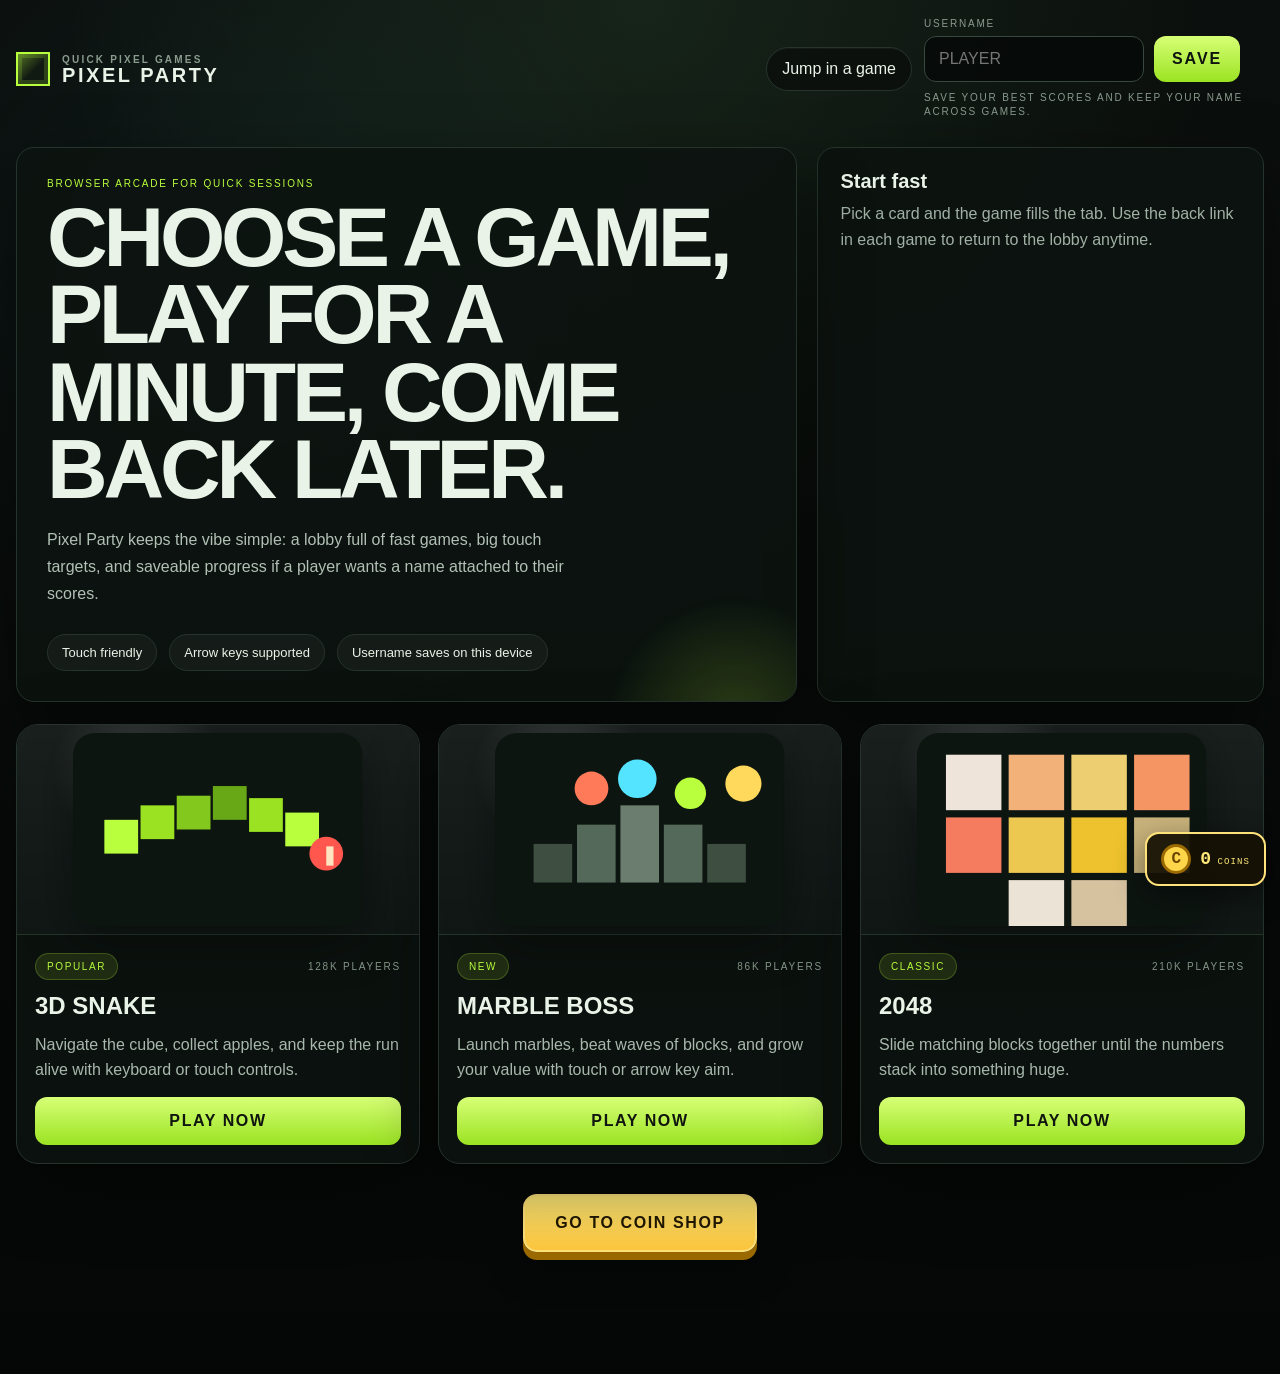
==== index.html @ 97f8eb18 "Add files via upload" ====
<!doctype html>
<html lang="en">
<head>
  <meta charset="UTF-8" />
  <meta name="viewport" content="width=device-width, initial-scale=1" />
  <title>Pixel Party</title>
  <link rel="stylesheet" href="pixel-party.css" />
</head>
<body>
  <div class="site-frame">
    <header class="site-header">
      <a class="brand" href="index.html" aria-label="Pixel Party home">
        <span class="brand-mark" aria-hidden="true"></span>
        <span>
          <small>Quick pixel games</small>
          <strong>Pixel Party</strong>
        </span>
      </a>
      <div class="site-actions">
        <a class="back-link" href="3dSnakeGame.html">Jump in a game</a>
        <div id="home-auth"></div>
      </div>
    </header>

    <section class="hero">
      <div class="hero-panel pixel-frame">
        <p class="eyebrow">Browser arcade for quick sessions</p>
        <h1>Choose a game, play for a minute, come back later.</h1>
        <p class="hero-copy">
          Pixel Party keeps the vibe simple: a lobby full of fast games, big touch targets, and saveable progress if a player wants a name attached to their scores.
        </p>
        <div class="hero-meta">
          <span class="chip">Touch friendly</span>
          <span class="chip">Arrow keys supported</span>
          <span class="chip">Username saves on this device</span>
        </div>
      </div>

      <aside class="lobby-card pixel-frame">
        <h2>Start fast</h2>
        <p>Pick a card and the game fills the tab. Use the back link in each game to return to the lobby anytime.</p>
      </aside>
    </section>

    <main class="lobby-grid" aria-label="Game lobby">
      <a class="game-card pixel-frame" href="3dSnakeGame.html">
        <div class="game-thumb" aria-hidden="true">
          <svg viewBox="0 0 240 160" role="img" aria-label="3D Snake thumbnail">
            <rect width="240" height="160" rx="18" fill="#0d1511" />
            <g transform="translate(26,24)">
              <rect x="0" y="48" width="28" height="28" fill="#b9ff3e" />
              <rect x="30" y="36" width="28" height="28" fill="#9be322" />
              <rect x="60" y="28" width="28" height="28" fill="#83c81c" />
              <rect x="90" y="20" width="28" height="28" fill="#68a816" />
              <rect x="120" y="30" width="28" height="28" fill="#9be322" />
              <rect x="150" y="42" width="28" height="28" fill="#b9ff3e" />
              <circle cx="184" cy="76" r="14" fill="#ff564d" />
              <rect x="184" y="70" width="6" height="16" fill="#ffe4c1" />
            </g>
          </svg>
        </div>
        <div class="game-body">
          <div class="card-meta">
            <span class="badge">Popular</span>
            <span class="card-count">128K players</span>
          </div>
          <h3>3D Snake</h3>
          <p>Navigate the cube, collect apples, and keep the run alive with keyboard or touch controls.</p>
          <span class="play-cta">Play now</span>
        </div>
      </a>

      <a class="game-card pixel-frame" href="MarbleShoot.html">
        <div class="game-thumb" aria-hidden="true">
          <svg viewBox="0 0 240 160" role="img" aria-label="Marble Shoot thumbnail">
            <rect width="240" height="160" rx="18" fill="#0d1511" />
            <g transform="translate(24,20)">
              <rect x="8" y="72" width="32" height="32" fill="#3e4f41" />
              <rect x="44" y="56" width="32" height="48" fill="#55695b" />
              <rect x="80" y="40" width="32" height="64" fill="#6a7d6f" />
              <rect x="116" y="56" width="32" height="48" fill="#55695b" />
              <rect x="152" y="72" width="32" height="32" fill="#3e4f41" />
              <circle cx="56" cy="26" r="14" fill="#ff7a59" />
              <circle cx="94" cy="18" r="16" fill="#55e4ff" />
              <circle cx="138" cy="30" r="13" fill="#b9ff3e" />
              <circle cx="182" cy="22" r="15" fill="#ffd95c" />
            </g>
          </svg>
        </div>
        <div class="game-body">
          <div class="card-meta">
            <span class="badge">New</span>
            <span class="card-count">86K players</span>
          </div>
          <h3>Marble Boss</h3>
          <p>Launch marbles, beat waves of blocks, and grow your value with touch or arrow key aim.</p>
          <span class="play-cta">Play now</span>
        </div>
      </a>

      <a class="game-card pixel-frame" href="2048.html">
        <div class="game-thumb" aria-hidden="true">
          <svg viewBox="0 0 240 160" role="img" aria-label="2048 thumbnail">
            <rect width="240" height="160" rx="18" fill="#0d1511" />
            <g transform="translate(24,18)">
              <rect x="0" y="0" width="46" height="46" fill="#eee4da" />
              <rect x="52" y="0" width="46" height="46" fill="#f2b179" />
              <rect x="104" y="0" width="46" height="46" fill="#edcf72" />
              <rect x="156" y="0" width="46" height="46" fill="#f59563" />
              <rect x="0" y="52" width="46" height="46" fill="#f67c5f" />
              <rect x="52" y="52" width="46" height="46" fill="#edc850" />
              <rect x="104" y="52" width="46" height="46" fill="#edc22e" />
              <rect x="156" y="52" width="46" height="46" fill="#c9b37c" />
              <rect x="52" y="104" width="46" height="46" fill="#ebe4d6" />
              <rect x="104" y="104" width="46" height="46" fill="#d7c2a0" />
            </g>
          </svg>
        </div>
        <div class="game-body">
          <div class="card-meta">
            <span class="badge">Classic</span>
            <span class="card-count">210K players</span>
          </div>
          <h3>2048</h3>
          <p>Slide matching blocks together until the numbers stack into something huge.</p>
          <span class="play-cta">Play now</span>
        </div>
      </a>
    </main>

    <div class="shop-callout">
      <a class="coin-shop-button" href="CoinShop.html">Go to Coin Shop</a>
    </div>
  </div>

  <script src="pixel-party.js"></script>
  <script>
    PP.mountAuthBar(document.getElementById("home-auth"), {
      label: "Username",
      note: "Save your best scores and keep your name across games."
    });
  </script>
</body>
</html>
---- pixel-party.css ----
:root {
  --pp-bg: #070b09;
  --pp-panel: rgba(13, 19, 16, 0.9);
  --pp-panel-strong: #101814;
  --pp-panel-soft: #16211b;
  --pp-border: #26342c;
  --pp-border-strong: #38483f;
  --pp-ink: #eaf3e7;
  --pp-muted: #8a9b8e;
  --pp-accent: #b9ff3e;
  --pp-accent-2: #55e4ff;
  --pp-danger: #ff6961;
  --pp-shadow: 0 24px 70px rgba(0, 0, 0, 0.45);
  --pp-radius: 18px;
  --font-display: "Courier New", Courier, monospace;
  --yellow: #ffd966;
  --pink: #ff6bb4;
  --bg-deep: #10150f;
  --panel-light: rgba(233, 246, 233, 0.08);
}

:root[data-pp-theme="sunset"] {
  --pp-bg: #160914;
  --pp-panel: rgba(38, 13, 31, 0.92);
  --pp-panel-strong: #351126;
  --pp-panel-soft: #46172d;
  --pp-border: #71334f;
  --pp-border-strong: #a24b68;
  --pp-ink: #fff1e7;
  --pp-muted: #d5a2aa;
  --pp-accent: #ffcc4d;
  --pp-accent-2: #ff6b8a;
}

:root[data-pp-theme="ocean"] {
  --pp-bg: #03131d;
  --pp-panel: rgba(4, 29, 43, 0.92);
  --pp-panel-strong: #072b3d;
  --pp-panel-soft: #0b3b50;
  --pp-border: #17536a;
  --pp-border-strong: #267895;
  --pp-ink: #e8fbff;
  --pp-muted: #83b9c7;
  --pp-accent: #55e4ff;
  --pp-accent-2: #62ffbd;
}

:root[data-pp-theme="candy"] {
  --pp-bg: #190c23;
  --pp-panel: rgba(40, 18, 53, 0.92);
  --pp-panel-strong: #351b49;
  --pp-panel-soft: #49245f;
  --pp-border: #744287;
  --pp-border-strong: #a65abc;
  --pp-ink: #fff4ff;
  --pp-muted: #c9a1d1;
  --pp-accent: #ff78c8;
  --pp-accent-2: #72f1ff;
}

:root[data-pp-theme="gold"] {
  --pp-bg: #100d04;
  --pp-panel: rgba(31, 25, 7, 0.93);
  --pp-panel-strong: #2b2208;
  --pp-panel-soft: #40320b;
  --pp-border: #695514;
  --pp-border-strong: #a9871b;
  --pp-ink: #fff6cf;
  --pp-muted: #cbbd7c;
  --pp-accent: #ffd84d;
  --pp-accent-2: #fff0a3;
}

:root[data-pp-font="pixel"] body,
:root[data-pp-font="pixel"] button,
:root[data-pp-font="pixel"] input {
  font-family: "Courier New", Courier, monospace;
  font-weight: 700;
  letter-spacing: 0.045em;
}

:root[data-pp-font="pixel"] h1,
:root[data-pp-font="pixel"] h2,
:root[data-pp-font="pixel"] h3,
:root[data-pp-font="pixel"] .brand strong {
  font-family: "Courier New", Courier, monospace;
  text-shadow: 2px 2px 0 rgba(0, 0, 0, 0.45);
}

* {
  box-sizing: border-box;
}

body {
  margin: 0;
  min-height: 100vh;
  padding-bottom: 74px;
  color: var(--pp-ink);
  background:
    radial-gradient(circle at top, rgba(92, 165, 98, 0.14), transparent 38%),
    radial-gradient(circle at 20% 20%, rgba(85, 228, 255, 0.06), transparent 28%),
    linear-gradient(180deg, #0b0f0d 0%, #070b09 55%, #050706 100%);
  font-family: Arial, Helvetica, sans-serif;
}

:root[data-pp-theme="sunset"] body {
  background: radial-gradient(circle at top, rgba(255, 107, 138, 0.2), transparent 42%), linear-gradient(180deg, #2b1025, #10070e 70%);
}

:root[data-pp-theme="ocean"] body {
  background: radial-gradient(circle at top, rgba(85, 228, 255, 0.18), transparent 42%), linear-gradient(180deg, #062b3d, #020a10 70%);
}

:root[data-pp-theme="candy"] body {
  background: radial-gradient(circle at top, rgba(255, 120, 200, 0.2), transparent 42%), linear-gradient(180deg, #351843, #100718 70%);
}

:root[data-pp-theme="gold"] body {
  background: radial-gradient(circle at top, rgba(255, 216, 77, 0.2), transparent 42%), linear-gradient(180deg, #292007, #080601 72%);
}

body::before {
  content: "";
  position: fixed;
  inset: 0;
  pointer-events: none;
  opacity: 0.16;
  background-image:
    linear-gradient(rgba(255, 255, 255, 0.04) 1px, transparent 1px),
    linear-gradient(90deg, rgba(255, 255, 255, 0.04) 1px, transparent 1px);
  background-size: 28px 28px;
}

a {
  color: inherit;
  text-decoration: none;
}

button,
input {
  font: inherit;
}

.site-frame {
  width: min(1280px, calc(100vw - 32px));
  margin: 0 auto;
  position: relative;
  z-index: 1;
}

.site-header {
  display: flex;
  align-items: center;
  justify-content: space-between;
  gap: 16px;
  padding: 18px 0 14px;
}

.brand {
  display: inline-flex;
  align-items: center;
  gap: 12px;
  font-weight: 900;
  letter-spacing: 0.16em;
  text-transform: uppercase;
}

.brand-mark {
  width: 34px;
  height: 34px;
  border: 2px solid var(--pp-accent);
  box-shadow: inset 0 0 0 4px rgba(185, 255, 62, 0.18);
  background:
    linear-gradient(135deg, rgba(185, 255, 62, 0.4), transparent 55%),
    #111913;
}

.brand small {
  display: block;
  color: var(--pp-muted);
  letter-spacing: 0.22em;
  font-size: 10px;
  margin-top: 2px;
}

.brand strong {
  display: block;
  font-size: 20px;
  line-height: 1;
}

.site-actions {
  display: flex;
  align-items: center;
  gap: 12px;
}

.back-link {
  display: inline-flex;
  align-items: center;
  gap: 10px;
  padding: 12px 15px;
  border: 1px solid var(--pp-border);
  border-radius: 999px;
  background: rgba(10, 14, 12, 0.8);
  color: var(--pp-ink);
  box-shadow: inset 0 1px 0 rgba(255, 255, 255, 0.04);
}

.back-link:hover {
  border-color: var(--pp-accent);
}

.pp-auth-bar {
  display: flex;
  align-items: end;
  gap: 10px;
}

.pp-auth-field {
  display: grid;
  gap: 7px;
}

.pp-auth-field span,
.pp-auth-note,
.eyebrow,
.meta-label,
.card-count {
  color: var(--pp-muted);
  font-size: 10px;
  letter-spacing: 0.18em;
  text-transform: uppercase;
}

.pp-auth-field input {
  width: min(220px, 46vw);
  padding: 13px 14px;
  border: 1px solid var(--pp-border-strong);
  border-radius: 12px;
  background: rgba(6, 10, 8, 0.88);
  color: var(--pp-ink);
  outline: none;
  text-transform: uppercase;
}

.pp-auth-field input:focus {
  border-color: var(--pp-accent);
  box-shadow: 0 0 0 1px rgba(185, 255, 62, 0.35);
}

.pp-auth-bar button,
.pixel-button,
.ghost-button {
  min-height: 46px;
  padding: 12px 18px;
  border: 0;
  border-radius: 12px;
  cursor: pointer;
  font-weight: 800;
  letter-spacing: 0.12em;
  text-transform: uppercase;
}

.pp-auth-bar button,
.pixel-button {
  color: #0f130f;
  background: linear-gradient(180deg, #d7ff76 0%, #9be322 100%);
}

.ghost-button {
  color: var(--pp-ink);
  background: rgba(18, 24, 21, 0.9);
  border: 1px solid var(--pp-border);
}

.pp-auth-note {
  margin: 9px 0 0;
  max-width: 340px;
  line-height: 1.4;
}

.hero {
  display: grid;
  grid-template-columns: minmax(0, 1.4fr) minmax(280px, 0.8fr);
  gap: 20px;
  align-items: stretch;
  padding: 14px 0 22px;
}

.hero-panel,
.lobby-card,
.game-shell,
.scores-panel,
.auth-panel,
.pixel-frame {
  background: var(--pp-panel);
  border: 1px solid var(--pp-border);
  box-shadow: var(--pp-shadow);
}

.hero-panel {
  padding: 30px;
  border-radius: var(--pp-radius);
  overflow: hidden;
  position: relative;
}

.hero-panel::after {
  content: "";
  position: absolute;
  inset: auto -10% -30% auto;
  width: 280px;
  height: 280px;
  border-radius: 30% 70% 55% 45% / 35% 45% 55% 65%;
  background: radial-gradient(circle, rgba(185, 255, 62, 0.2), transparent 65%);
  filter: blur(4px);
  pointer-events: none;
}

.eyebrow {
  margin: 0 0 10px;
  color: var(--pp-accent);
}

.hero h1,
.game-title,
.page-title {
  margin: 0;
  line-height: 0.92;
  letter-spacing: -0.05em;
}

.hero h1 {
  font-size: clamp(42px, 7vw, 84px);
  text-transform: uppercase;
}

.hero h1 span {
  color: transparent;
  -webkit-text-stroke: 1px var(--pp-accent);
}

.hero-copy {
  max-width: 60ch;
  margin: 18px 0 0;
  color: #b2c1b5;
  line-height: 1.7;
}

.hero-meta {
  display: flex;
  flex-wrap: wrap;
  gap: 12px;
  margin-top: 26px;
}

.chip {
  display: inline-flex;
  align-items: center;
  gap: 8px;
  padding: 10px 14px;
  border-radius: 999px;
  background: rgba(255, 255, 255, 0.04);
  border: 1px solid var(--pp-border);
  color: var(--pp-ink);
  font-size: 13px;
}

.lobby-card {
  border-radius: var(--pp-radius);
  padding: 22px;
}

.lobby-card h2 {
  margin: 0 0 8px;
  font-size: 20px;
}

.lobby-card p {
  margin: 0;
  color: #a1b1a5;
  line-height: 1.6;
}

.lobby-grid {
  display: grid;
  grid-template-columns: repeat(3, minmax(0, 1fr));
  gap: 18px;
  padding: 0 0 30px;
}

.game-card {
  display: grid;
  gap: 0;
  border-radius: 22px;
  overflow: hidden;
  transition: transform 140ms ease, border-color 140ms ease, box-shadow 140ms ease;
  position: relative;
}

.game-card:hover {
  transform: translateY(-4px);
  border-color: var(--pp-accent);
  box-shadow: 0 28px 70px rgba(0, 0, 0, 0.55);
}

.game-thumb {
  height: 210px;
  display: grid;
  place-items: center;
  background:
    radial-gradient(circle at 30% 20%, rgba(255, 255, 255, 0.16), transparent 26%),
    linear-gradient(180deg, rgba(255, 255, 255, 0.04), transparent),
    #101715;
  border-bottom: 1px solid var(--pp-border);
}

.game-thumb svg {
  width: 72%;
  height: auto;
  image-rendering: pixelated;
  filter: drop-shadow(0 12px 25px rgba(0, 0, 0, 0.35));
}

.game-body {
  display: grid;
  gap: 14px;
  padding: 18px;
}

.game-body h3 {
  margin: 0;
  font-size: 24px;
  line-height: 1;
  text-transform: uppercase;
}

.game-body p {
  margin: 0;
  color: #a8b8ad;
  line-height: 1.6;
}

.card-meta {
  display: flex;
  align-items: center;
  justify-content: space-between;
  gap: 10px;
}

.badge {
  display: inline-flex;
  align-items: center;
  padding: 7px 11px;
  border-radius: 999px;
  background: rgba(185, 255, 62, 0.12);
  color: var(--pp-accent);
  border: 1px solid rgba(185, 255, 62, 0.22);
  font-size: 10px;
  letter-spacing: 0.16em;
  text-transform: uppercase;
}

.card-count {
  white-space: nowrap;
}

.game-shell {
  border-radius: 24px;
  overflow: hidden;
  margin: 10px 0 28px;
}

.game-toolbar {
  display: flex;
  align-items: center;
  justify-content: space-between;
  gap: 16px;
  padding: 18px 22px;
  border-bottom: 1px solid var(--pp-border);
  background: rgba(6, 10, 8, 0.4);
}

.game-toolbar h1 {
  margin: 0;
  font-size: clamp(28px, 4vw, 54px);
  text-transform: uppercase;
}

.game-layout {
  display: grid;
  grid-template-columns: minmax(0, 1fr) 280px;
  gap: 18px;
  padding: 18px;
}

.auth-panel,
.scores-panel {
  border-radius: 18px;
  padding: 18px;
}

.scores-panel h2,
.auth-panel h2 {
  margin: 0 0 10px;
  font-size: 18px;
}

.stats-line {
  display: flex;
  flex-wrap: wrap;
  gap: 12px;
}

.stat-pill {
  min-width: 104px;
  padding: 12px;
  border-radius: 14px;
  background: rgba(255, 255, 255, 0.04);
  border: 1px solid var(--pp-border);
}

.stat-pill strong {
  display: block;
  font-size: 28px;
  line-height: 1;
}

.stat-pill span {
  display: block;
  margin-top: 4px;
  color: var(--pp-muted);
  font-size: 10px;
  letter-spacing: 0.16em;
  text-transform: uppercase;
}

.back-row {
  display: flex;
  gap: 12px;
  align-items: center;
}

.hint {
  color: var(--pp-muted);
  line-height: 1.6;
  font-size: 13px;
  margin: 16px 0 0;
}

.game-card .play-cta {
  display: inline-flex;
  align-items: center;
  justify-content: center;
  width: 100%;
  min-height: 48px;
  border-radius: 12px;
  background: linear-gradient(180deg, #d7ff76 0%, #9be322 100%);
  color: #10150f;
  font-weight: 900;
  letter-spacing: 0.1em;
  text-transform: uppercase;
}

.shop-callout {
  display: flex;
  justify-content: center;
  padding: 0 0 48px;
}

.coin-shop-button {
  display: inline-flex;
  align-items: center;
  justify-content: center;
  min-height: 58px;
  padding: 14px 30px;
  border: 2px solid #ffe27a;
  border-radius: 14px;
  background: linear-gradient(180deg, #ffe978, #ffc83d);
  color: #211800;
  box-shadow: 0 8px 0 #9b6a00, 0 18px 34px rgba(0, 0, 0, 0.35);
  font-weight: 900;
  letter-spacing: 0.1em;
  text-transform: uppercase;
}

.coin-shop-button:hover {
  transform: translateY(-2px);
}

.pp-coin-bar {
  position: fixed;
  right: 14px;
  bottom: 14px;
  z-index: 1000;
  display: flex;
  align-items: center;
  gap: 9px;
  min-width: 116px;
  padding: 10px 14px;
  border: 2px solid #ffe27a;
  border-radius: 14px;
  background: rgba(22, 17, 4, 0.94);
  color: #ffe978;
  box-shadow: 0 10px 30px rgba(0, 0, 0, 0.48);
  font-family: var(--font-display);
}

.pp-coin-icon {
  display: grid;
  place-items: center;
  width: 30px;
  height: 30px;
  border: 3px solid #9b6a00;
  border-radius: 50%;
  background: #ffd54a;
  color: #6b4600;
  font-weight: 900;
}

.pp-coin-bar b { font-size: 18px; }
.pp-coin-bar small { font-size: 9px; letter-spacing: 0.12em; }

.shop-grid {
  display: grid;
  grid-template-columns: repeat(2, minmax(0, 1fr));
  gap: 18px;
  padding: 0 0 50px;
}

.theme-card {
  padding: 20px;
  border-radius: 20px;
}

.theme-preview {
  display: grid;
  grid-template-columns: repeat(4, 1fr);
  gap: 8px;
  height: 110px;
  margin-bottom: 18px;
  padding: 16px;
  border-radius: 14px;
  background: #101715;
}

.theme-preview span { border-radius: 6px; }
.preview-pixel span:nth-child(odd) { background: #b9ff3e; }
.preview-pixel span:nth-child(even) { background: #26342c; }
.preview-sunset { background: #2b1025; }
.preview-sunset span:nth-child(odd) { background: #ffcc4d; }
.preview-sunset span:nth-child(even) { background: #ff6b8a; }
.preview-ocean { background: #062b3d; }
.preview-ocean span:nth-child(odd) { background: #55e4ff; }
.preview-ocean span:nth-child(even) { background: #62ffbd; }
.preview-candy { background: #351843; }
.preview-candy span:nth-child(odd) { background: #ff78c8; }
.preview-candy span:nth-child(even) { background: #72f1ff; }
.preview-gold { background: #181202; }
.preview-gold span:nth-child(odd) { background: #ffd84d; }
.preview-gold span:nth-child(even) { background: #695514; }
.preview-pixelText {
  place-items: center;
  background: #101715;
}
.preview-pixelText span {
  width: 100%;
  height: 12px;
  border-radius: 0;
  background: #b9ff3e;
  box-shadow: 3px 3px 0 #26342c;
}

.theme-card h2 { margin: 0 0 8px; text-transform: uppercase; }
.theme-card p { color: var(--pp-muted); line-height: 1.5; }
.theme-card button { width: 100%; }
.theme-card button[disabled] { cursor: default; opacity: 0.72; }
.shop-message { min-height: 24px; color: var(--pp-accent); font-weight: 700; }
.sale-status {
  margin: 18px 0 0;
  padding: 12px 14px;
  border: 1px solid #ffe27a;
  border-radius: 12px;
  background: rgba(255, 216, 77, 0.09);
  color: #ffe978;
  font-weight: 800;
}
.sale-badge {
  display: inline-flex;
  margin-bottom: 10px;
  padding: 7px 10px;
  border-radius: 999px;
  background: #ff4d66;
  color: white;
  font-size: 11px;
  font-weight: 900;
  letter-spacing: 0.08em;
}
.price-line { margin: 8px 0 12px; }
.price-line s { color: var(--pp-muted); }
.price-line strong { color: #ffe978; }

.test-coins-button {
  position: fixed;
  left: 8px;
  bottom: 8px;
  z-index: 999;
  width: 24px;
  height: 24px;
  padding: 0;
  border: 1px solid var(--pp-border);
  border-radius: 4px;
  background: var(--pp-bg);
  color: var(--pp-border);
  opacity: 0.14;
  cursor: pointer;
}

.test-coins-button:hover,
.test-coins-button:focus-visible {
  opacity: 0.42;
}

@media (max-width: 960px) {
  .hero,
  .game-layout,
  .lobby-grid,
  .shop-grid {
    grid-template-columns: 1fr;
  }

  .site-header,
  .game-toolbar {
    flex-direction: column;
    align-items: stretch;
  }

  .site-actions {
    flex-direction: column;
    align-items: stretch;
  }

  .back-row {
    flex-direction: column;
    align-items: stretch;
  }
}

@media (max-width: 640px) {
  .site-frame {
    width: min(100vw - 18px, 100vw);
  }

  .hero-panel,
  .lobby-card,
  .auth-panel,
  .scores-panel {
    padding: 18px;
  }

  .game-thumb {
    height: 180px;
  }

  .game-body h3 {
    font-size: 20px;
  }

  .pp-coin-bar {
    right: 9px;
    bottom: 9px;
    min-width: 102px;
    padding: 8px 10px;
  }
}
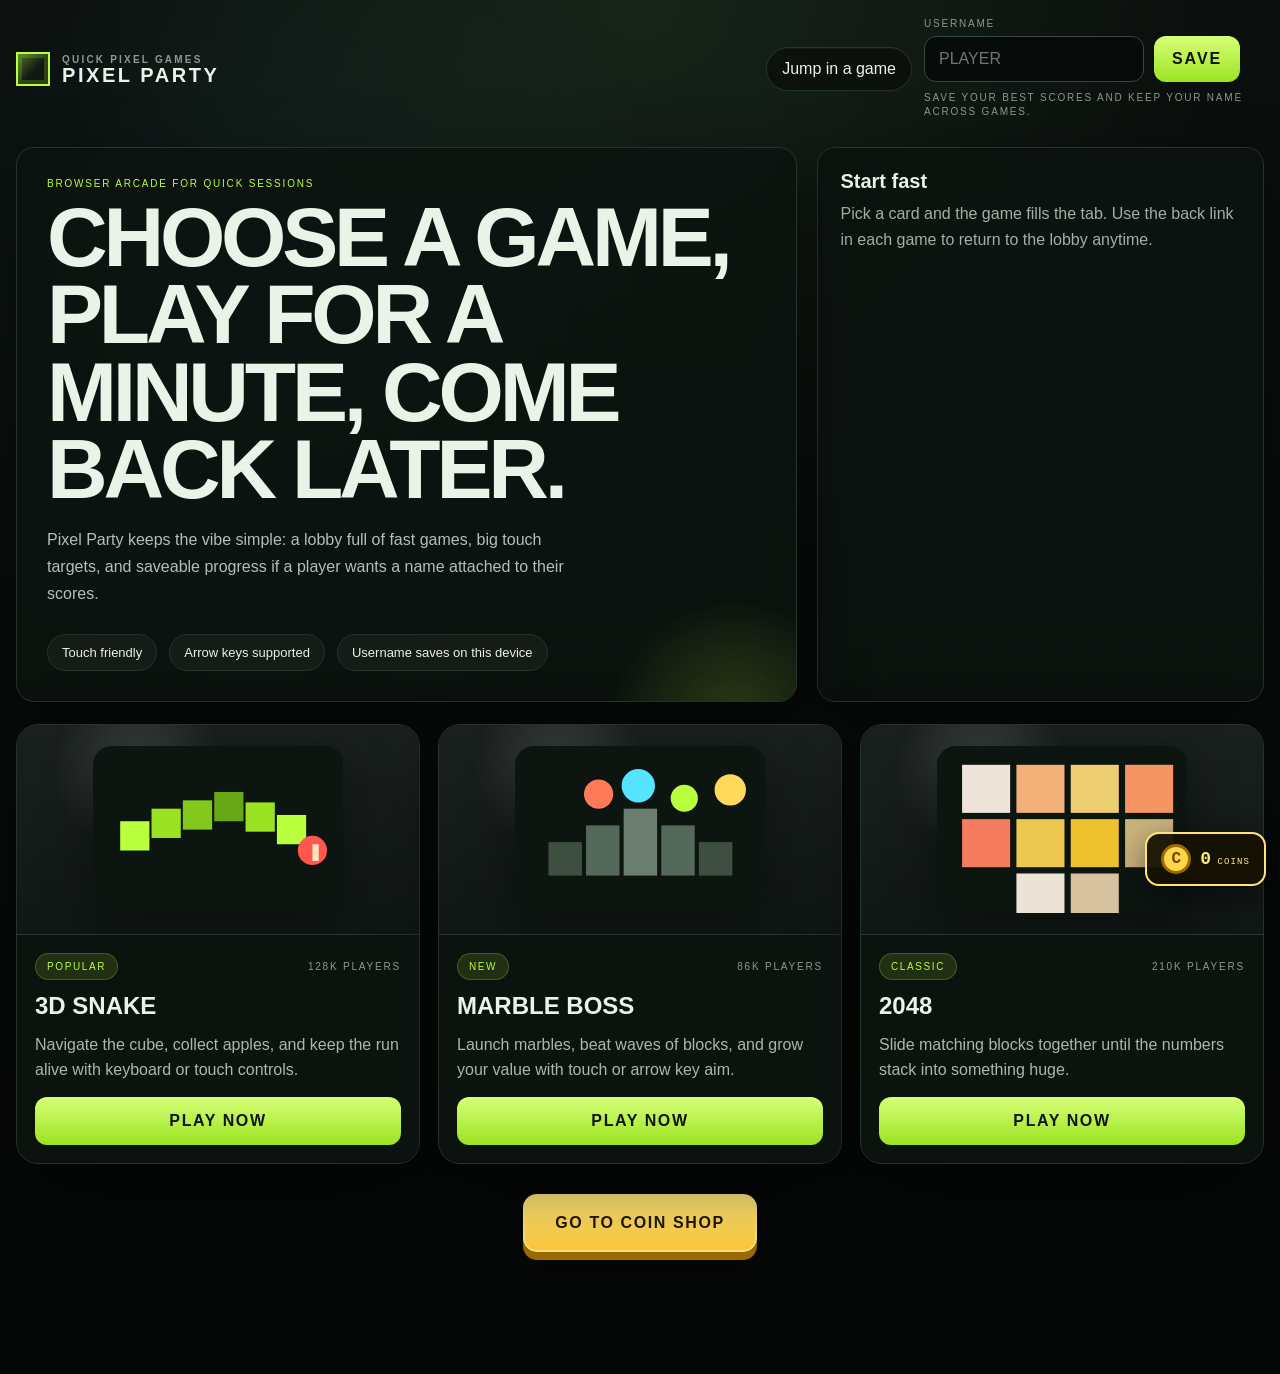
==== commit 7ed1d3df: "Snake toggle" ====
--- a/index.html
+++ b/index.html
@@ -17,7 +17,7 @@
         </span>
       </a>
       <div class="site-actions">
-        <a class="back-link" href="3dSnakeGame.html">Jump in a game</a>
+        <a class="back-link" href="3dSnakeGame.html?v=20260717-2">Jump in a game</a>
         <div id="home-auth"></div>
       </div>
     </header>
@@ -43,7 +43,7 @@
     </section>
 
     <main class="lobby-grid" aria-label="Game lobby">
-      <a class="game-card pixel-frame" href="3dSnakeGame.html">
+      <a class="game-card pixel-frame" href="3dSnakeGame.html?v=20260717-2">
         <div class="game-thumb" aria-hidden="true">
           <svg viewBox="0 0 240 160" role="img" aria-label="3D Snake thumbnail">
             <rect width="240" height="160" rx="18" fill="#0d1511" />
--- a/pixel-party.css
+++ b/pixel-party.css
@@ -392,6 +392,8 @@
 
 .game-card {
   display: grid;
+  grid-template-rows: auto 1fr;
+  min-width: 0;
   gap: 0;
   border-radius: 22px;
   overflow: hidden;
@@ -409,6 +411,7 @@
   height: 210px;
   display: grid;
   place-items: center;
+  overflow: hidden;
   background:
     radial-gradient(circle at 30% 20%, rgba(255, 255, 255, 0.16), transparent 26%),
     linear-gradient(180deg, rgba(255, 255, 255, 0.04), transparent),
@@ -417,16 +420,22 @@
 }
 
 .game-thumb svg {
-  width: 72%;
-  height: auto;
+  width: auto;
+  height: 80%;
+  max-width: 82%;
+  max-height: 170px;
   image-rendering: pixelated;
   filter: drop-shadow(0 12px 25px rgba(0, 0, 0, 0.35));
 }
 
 .game-body {
   display: grid;
+  position: relative;
+  z-index: 1;
+  min-width: 0;
   gap: 14px;
   padding: 18px;
+  background: var(--pp-panel);
 }
 
 .game-body h3 {
@@ -434,16 +443,19 @@
   font-size: 24px;
   line-height: 1;
   text-transform: uppercase;
+  overflow-wrap: anywhere;
 }
 
 .game-body p {
   margin: 0;
   color: #a8b8ad;
   line-height: 1.6;
+  overflow-wrap: anywhere;
 }
 
 .card-meta {
   display: flex;
+  flex-wrap: wrap;
   align-items: center;
   justify-content: space-between;
   gap: 10px;
@@ -722,10 +734,20 @@
   opacity: 0.42;
 }
 
+@media (max-width: 1100px) {
+  .lobby-grid {
+    grid-template-columns: repeat(2, minmax(0, 1fr));
+  }
+
+  .site-header,
+  .site-actions {
+    flex-wrap: wrap;
+  }
+}
+
 @media (max-width: 960px) {
   .hero,
   .game-layout,
-  .lobby-grid,
   .shop-grid {
     grid-template-columns: 1fr;
   }
@@ -744,6 +766,12 @@
   .back-row {
     flex-direction: column;
     align-items: stretch;
+  }
+}
+
+@media (max-width: 720px) {
+  .lobby-grid {
+    grid-template-columns: 1fr;
   }
 }
 
@@ -763,6 +791,12 @@
     height: 180px;
   }
 
+  .hero h1 {
+    font-size: clamp(32px, 11vw, 48px);
+    line-height: 0.98;
+    overflow-wrap: anywhere;
+  }
+
   .game-body h3 {
     font-size: 20px;
   }
@@ -774,3 +808,20 @@
     padding: 8px 10px;
   }
 }
+
+@media (max-width: 420px) {
+  .pp-auth-bar {
+    flex-direction: column;
+    align-items: stretch;
+  }
+
+  .pp-auth-field input,
+  .pp-auth-bar button,
+  .coin-shop-button {
+    width: 100%;
+  }
+
+  .card-count {
+    white-space: normal;
+  }
+}
